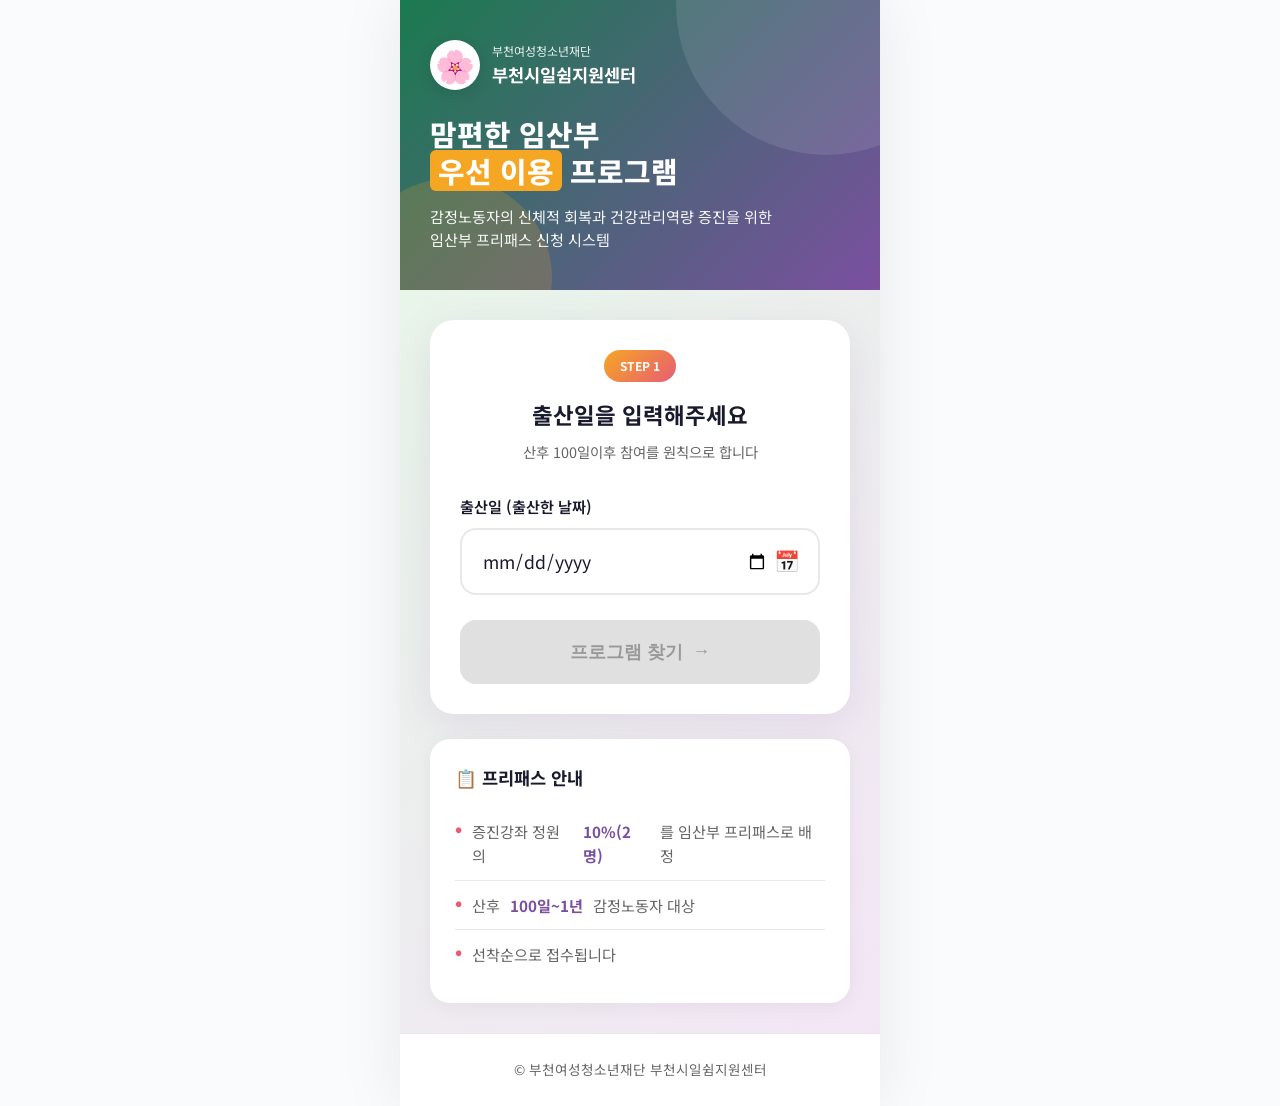
==== results.html @ 2719b1e2 "Add files via upload" ====
<!DOCTYPE html>
<html lang="ko">
<head>
    <meta charset="UTF-8">
    <meta name="viewport" content="width=device-width, initial-scale=1.0">
    <title>프로그램 검색 결과 - 부천시일쉼지원센터</title>
    <link rel="stylesheet" href="style.css">
    <link href="https://fonts.googleapis.com/css2?family=Noto+Sans+KR:wght@400;500;700;800&display=swap" rel="stylesheet">
</head>
<body>
    <div class="container">
        <!-- 결과 헤더 -->
        <header class="results-header">
            <button onclick="goBack()" class="back-btn">
                ← 돌아가기
            </button>

            <div class="foundation-logo" style="margin-bottom: 15px;">
                <span class="logo-icon">🌸</span>
                <div class="logo-text">
                    <small>부천여성청소년재단</small>
                    <strong>부천시일쉼지원센터</strong>
                </div>
            </div>

            <h1>증진강좌 프로그램</h1>

            <div class="results-info">
                <h2>맘편한 임산부 우선 이용</h2>
                <span class="elapsed-badge">출산 후 경과일 계산중...</span>
            </div>
        </header>

        <!-- 프로그램 목록 -->
        <main class="programs-container">
            <!-- JavaScript로 동적 생성 -->
        </main>

        <footer>
            <p>© 부천여성청소년재단 부천시일쉼지원센터</p>
            <p style="margin-top: 5px; font-size: 0.8rem; opacity: 0.8;">
                문의: 032-XXX-XXXX
            </p>
        </footer>
    </div>

    <script src="data.js"></script>
    <script src="app.js"></script>
</body>
</html>
---- style.css ----
:root {
    /* 부천여성청소년재단 공식 컬러 */
    --primary-green: #1B7A4F;
    --primary-purple: #7B4FA0;
    --accent-orange: #F5A623;
    --accent-pink: #E85D75;
    --accent-coral: #FF6B8A;

    /* 그라데이션 */
    --gradient-main: linear-gradient(135deg, #1B7A4F 0%, #7B4FA0 100%);
    --gradient-light: linear-gradient(135deg, #E8F5E9 0%, #F3E5F5 100%);
    --gradient-warm: linear-gradient(135deg, #F5A623 0%, #E85D75 100%);

    /* 배경 */
    --bg-light: #FAFBFC;
    --white: #FFFFFF;
    --text-dark: #1A1A2E;
    --text-gray: #666666;
    --border-light: #E8E8E8;
}

* {
    margin: 0;
    padding: 0;
    box-sizing: border-box;
}

body {
    font-family: 'Noto Sans KR', -apple-system, BlinkMacSystemFont, sans-serif;
    background: var(--bg-light);
    color: var(--text-dark);
    line-height: 1.6;
    min-height: 100vh;
}

.container {
    max-width: 480px;
    margin: 0 auto;
    min-height: 100vh;
    display: flex;
    flex-direction: column;
    background: var(--white);
    box-shadow: 0 0 60px rgba(0,0,0,0.08);
}

/* 헤더 */
.main-header {
    background: var(--gradient-main);
    color: var(--white);
    padding: 40px 30px;
    position: relative;
    overflow: hidden;
}

.main-header::before {
    content: '';
    position: absolute;
    top: -50%;
    right: -20%;
    width: 300px;
    height: 300px;
    background: rgba(255,255,255,0.1);
    border-radius: 50%;
}

.main-header::after {
    content: '';
    position: absolute;
    bottom: -30%;
    left: -10%;
    width: 200px;
    height: 200px;
    background: rgba(245,166,35,0.2);
    border-radius: 50%;
}

.foundation-logo {
    display: flex;
    align-items: center;
    gap: 12px;
    margin-bottom: 25px;
    position: relative;
    z-index: 1;
}

.logo-icon {
    font-size: 2rem;
    background: var(--white);
    width: 50px;
    height: 50px;
    border-radius: 50%;
    display: flex;
    align-items: center;
    justify-content: center;
    box-shadow: 0 4px 15px rgba(0,0,0,0.1);
}

.logo-text {
    display: flex;
    flex-direction: column;
}

.logo-text small {
    font-size: 0.75rem;
    opacity: 0.9;
    font-weight: 400;
}

.logo-text strong {
    font-size: 1.1rem;
    font-weight: 700;
}

.main-header h1 {
    font-size: 1.8rem;
    font-weight: 800;
    line-height: 1.3;
    margin-bottom: 15px;
    position: relative;
    z-index: 1;
}

.highlight {
    background: var(--accent-orange);
    padding: 0 8px;
    border-radius: 6px;
    color: var(--white);
}

.subtitle {
    font-size: 0.95rem;
    opacity: 0.95;
    line-height: 1.5;
    position: relative;
    z-index: 1;
}

/* 메인 입력 카드 */
main {
    flex: 1;
    padding: 30px;
    background: var(--gradient-light);
    min-height: 400px;
}

.input-card {
    background: var(--white);
    border-radius: 24px;
    padding: 30px;
    box-shadow: 0 10px 40px rgba(123,79,160,0.12);
    margin-bottom: 25px;
}

.card-header {
    text-align: center;
    margin-bottom: 30px;
}

.badge {
    display: inline-block;
    background: var(--gradient-warm);
    color: var(--white);
    padding: 6px 16px;
    border-radius: 20px;
    font-size: 0.75rem;
    font-weight: 700;
    margin-bottom: 15px;
}

.card-header h2 {
    font-size: 1.4rem;
    color: var(--text-dark);
    margin-bottom: 8px;
}

.card-header .desc {
    color: var(--text-gray);
    font-size: 0.9rem;
}

/* 날짜 입력 */
.date-input-group {
    position: relative;
    margin-bottom: 25px;
}

.date-input-group label {
    display: block;
    font-weight: 600;
    margin-bottom: 10px;
    color: var(--text-dark);
    font-size: 0.95rem;
}

.date-input {
    width: 100%;
    padding: 18px 50px 18px 20px;
    border: 2px solid var(--border-light);
    border-radius: 16px;
    font-size: 1.1rem;
    font-family: inherit;
    color: var(--text-dark);
    background: var(--white);
    transition: all 0.3s;
    cursor: pointer;
}

.date-input:focus {
    outline: none;
    border-color: var(--primary-purple);
    box-shadow: 0 0 0 4px rgba(123,79,160,0.1);
}

.input-icon {
    position: absolute;
    right: 20px;
    bottom: 18px;
    font-size: 1.3rem;
    pointer-events: none;
}

/* 계산된 정보 */
.calculated-info {
    background: var(--gradient-light);
    border-radius: 16px;
    padding: 20px;
    margin-bottom: 25px;
    border: 2px solid transparent;
    transition: all 0.3s;
}

.calculated-info:not(.hidden) {
    border-color: var(--primary-green);
    animation: slideDown 0.3s ease;
}

@keyframes slideDown {
    from {
        opacity: 0;
        transform: translateY(-10px);
    }
    to {
        opacity: 1;
        transform: translateY(0);
    }
}

.calculated-info.hidden {
    display: none;
}

.info-box {
    display: flex;
    justify-content: space-between;
    align-items: center;
    margin-bottom: 15px;
}

.info-box .label {
    font-size: 0.9rem;
    color: var(--text-gray);
}

.info-box .value {
    font-size: 1.3rem;
    font-weight: 800;
    color: var(--primary-purple);
}

.status-message {
    padding: 12px 16px;
    border-radius: 12px;
    font-size: 0.9rem;
    font-weight: 600;
    text-align: center;
}

.status-message.eligible {
    background: #E8F5E9;
    color: var(--primary-green);
}

.status-message.not-eligible {
    background: #FFEBEE;
    color: #C62828;
}

/* 버튼 */
.btn-primary {
    width: 100%;
    padding: 20px;
    background: var(--gradient-main);
    color: var(--white);
    border: none;
    border-radius: 16px;
    font-size: 1.1rem;
    font-weight: 700;
    cursor: pointer;
    display: flex;
    align-items: center;
    justify-content: center;
    gap: 10px;
    transition: all 0.3s;
    box-shadow: 0 8px 25px rgba(27,122,79,0.3);
}

.btn-primary:hover:not(:disabled) {
    transform: translateY(-3px);
    box-shadow: 0 12px 35px rgba(27,122,79,0.4);
}

.btn-primary:disabled {
    background: #E0E0E0;
    color: #999;
    cursor: not-allowed;
    box-shadow: none;
}

.btn-primary .arrow {
    transition: transform 0.3s;
}

.btn-primary:hover:not(:disabled) .arrow {
    transform: translateX(5px);
}

/* 안내 섹션 */
.info-section {
    background: var(--white);
    border-radius: 20px;
    padding: 25px;
    box-shadow: 0 4px 20px rgba(0,0,0,0.05);
}

.info-section h3 {
    font-size: 1.1rem;
    margin-bottom: 15px;
    color: var(--text-dark);
    display: flex;
    align-items: center;
    gap: 8px;
}

.info-list {
    list-style: none;
}

.info-list li {
    padding: 12px 0;
    border-bottom: 1px solid var(--border-light);
    font-size: 0.95rem;
    color: var(--text-gray);
    display: flex;
    align-items: flex-start;
    gap: 10px;
}

.info-list li:last-child {
    border-bottom: none;
}

.info-list li::before {
    content: '•';
    color: var(--accent-pink);
    font-weight: bold;
    font-size: 1.2rem;
    line-height: 1;
}

.info-list strong {
    color: var(--primary-purple);
    font-weight: 700;
}

/* 푸터 */
footer {
    background: var(--white);
    padding: 25px;
    text-align: center;
    border-top: 1px solid var(--border-light);
}

footer p {
    font-size: 0.85rem;
    color: var(--text-gray);
}

/* 결과 페이지 스타일 */
.results-header {
    background: var(--gradient-main);
    color: var(--white);
    padding: 30px;
    position: relative;
}

.back-btn {
    background: rgba(255,255,255,0.2);
    border: none;
    color: var(--white);
    padding: 10px 20px;
    border-radius: 25px;
    font-size: 0.9rem;
    cursor: pointer;
    margin-bottom: 20px;
    display: inline-flex;
    align-items: center;
    gap: 8px;
    transition: all 0.3s;
}

.back-btn:hover {
    background: rgba(255,255,255,0.3);
}

.results-info {
    background: rgba(255,255,255,0.15);
    border-radius: 16px;
    padding: 20px;
    margin-top: 20px;
    backdrop-filter: blur(10px);
}

.results-info h2 {
    font-size: 1.3rem;
    margin-bottom: 10px;
}

.elapsed-badge {
    display: inline-block;
    background: var(--accent-orange);
    color: var(--white);
    padding: 8px 16px;
    border-radius: 20px;
    font-size: 0.9rem;
    font-weight: 700;
}

/* 프로그램 카드 */
.programs-container {
    padding: 25px;
    background: var(--gradient-light);
    min-height: 400px;
}

.program-card {
    background: var(--white);
    border-radius: 24px;
    padding: 25px;
    margin-bottom: 20px;
    box-shadow: 0 8px 30px rgba(0,0,0,0.08);
    position: relative;
    overflow: hidden;
    transition: all 0.3s;
}

.program-card::before {
    content: '';
    position: absolute;
    top: 0;
    left: 0;
    width: 5px;
    height: 100%;
    background: var(--gradient-main);
}

.program-card.available::before {
    background: var(--primary-green);
}

.program-card.unavailable::before {
    background: #E0E0E0;
}

.program-card.available {
    border: 2px solid var(--primary-green);
    box-shadow: 0 8px 30px rgba(27,122,79,0.15);
}

.program-header {
    display: flex;
    justify-content: space-between;
    align-items: flex-start;
    margin-bottom: 15px;
}

.program-number {
    background: var(--gradient-main);
    color: var(--white);
    width: 32px;
    height: 32px;
    border-radius: 50%;
    display: flex;
    align-items: center;
    justify-content: center;
    font-size: 0.85rem;
    font-weight: 700;
}

.status-tag {
    padding: 6px 14px;
    border-radius: 20px;
    font-size: 0.8rem;
    font-weight: 700;
}

.status-tag.available {
    background: #E8F5E9;
    color: var(--primary-green);
}

.status-tag.unavailable {
    background: #EEEEEE;
    color: #999;
}

.program-title {
    font-size: 1.25rem;
    font-weight: 700;
    color: var(--text-dark);
    margin-bottom: 8px;
    line-height: 1.3;
}

.program-subtitle {
    color: var(--text-gray);
    font-size: 0.9rem;
    margin-bottom: 20px;
}

/* 상세 정보 그리드 */
.details-grid {
    display: grid;
    grid-template-columns: 1fr 1fr;
    gap: 15px;
    margin-bottom: 20px;
}

.detail-item {
    background: #F8F9FA;
    padding: 15px;
    border-radius: 12px;
}

.detail-item.full-width {
    grid-column: 1 / -1;
}

.detail-label {
    font-size: 0.8rem;
    color: var(--text-gray);
    margin-bottom: 5px;
    display: flex;
    align-items: center;
    gap: 5px;
}

.detail-value {
    font-size: 0.95rem;
    font-weight: 600;
    color: var(--text-dark);
}

.detail-value.highlight {
    color: var(--accent-pink);
    font-weight: 700;
}

/* 프리패스 정보 */
.freepass-info {
    background: var(--gradient-warm);
    color: var(--white);
    padding: 15px;
    border-radius: 12px;
    margin-bottom: 20px;
    display: flex;
    align-items: center;
    gap: 12px;
}

.freepass-icon {
    font-size: 1.5rem;
}

.freepass-text {
    flex: 1;
}

.freepass-label {
    font-size: 0.85rem;
    opacity: 0.95;
}

.freepass-value {
    font-size: 1.1rem;
    font-weight: 700;
}

/* 신청 버튼 */
.apply-btn {
    display: block;
    width: 100%;
    padding: 18px;
    background: var(--gradient-main);
    color: var(--white);
    text-align: center;
    text-decoration: none;
    border-radius: 14px;
    font-weight: 700;
    font-size: 1rem;
    transition: all 0.3s;
    box-shadow: 0 6px 20px rgba(27,122,79,0.3);
}

.apply-btn:hover {
    transform: translateY(-2px);
    box-shadow: 0 10px 30px rgba(27,122,79,0.4);
}

.apply-btn.disabled {
    background: #E0E0E0;
    color: #999;
    cursor: not-allowed;
    box-shadow: none;
}

.unavailable-notice {
    background: #FFEBEE;
    color: #C62828;
    padding: 15px;
    border-radius: 12px;
    font-size: 0.9rem;
    text-align: center;
    margin-top: 15px;
}

/* 반응형 */
@media (max-width: 480px) {
    .container {
        max-width: 100%;
    }

    .main-header {
        padding: 30px 20px;
    }

    main {
        padding: 20px;
    }

    .details-grid {
        grid-template-columns: 1fr;
    }
}
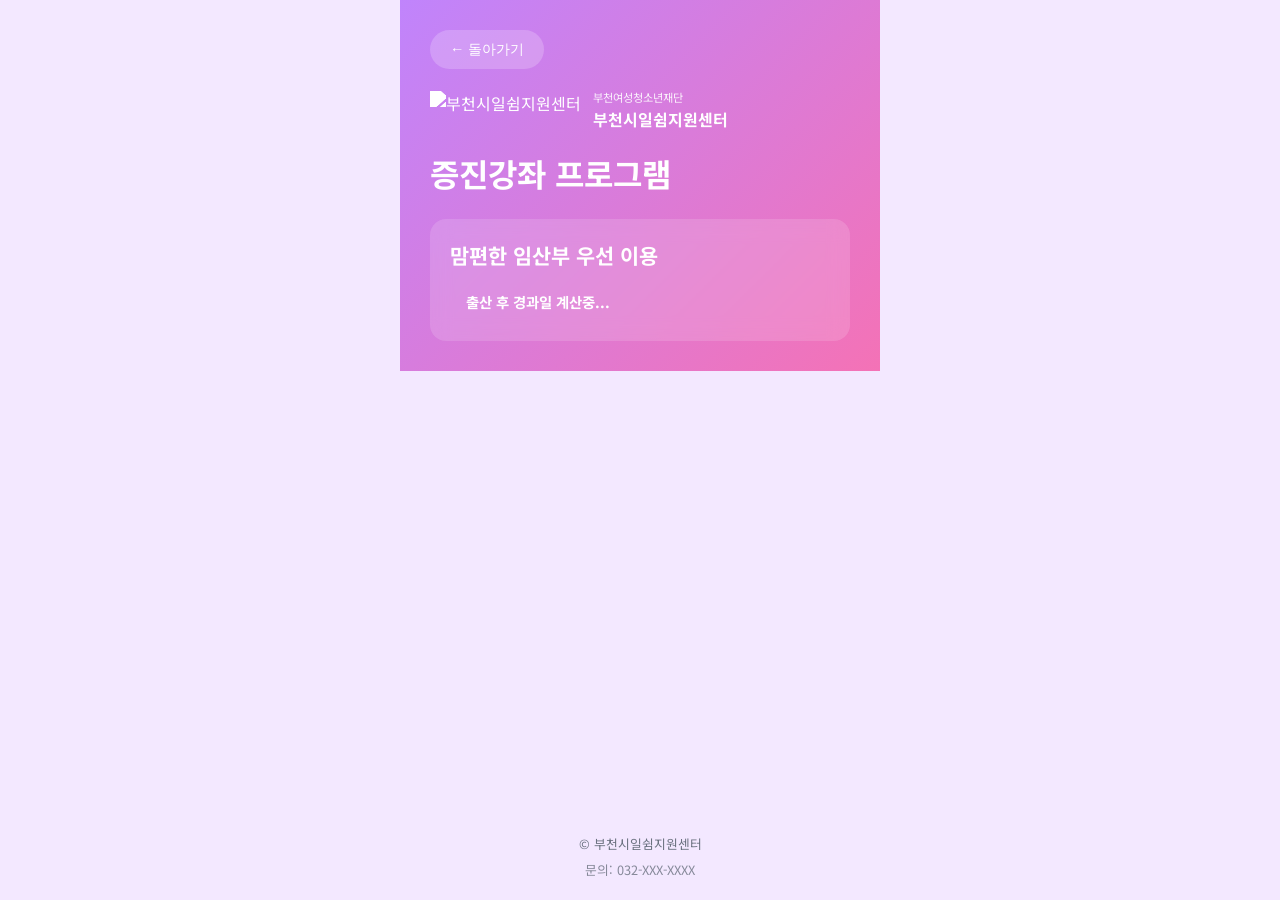
==== commit 280177b4: "Add files via upload" ====
--- a/results.html
+++ b/results.html
@@ -16,7 +16,7 @@
             </button>
 
             <div class="foundation-logo" style="margin-bottom: 15px;">
-                <span class="logo-icon">🌸</span>
+                <img src="logo.png" alt="부천시일쉼지원센터" class="logo-img" style="height: 40px;">
                 <div class="logo-text">
                     <small>부천여성청소년재단</small>
                     <strong>부천시일쉼지원센터</strong>
@@ -37,7 +37,7 @@
         </main>
 
         <footer>
-            <p>© 부천여성청소년재단 부천시일쉼지원센터</p>
+            <p>© 부천시일쉼지원센터</p>
             <p style="margin-top: 5px; font-size: 0.8rem; opacity: 0.8;">
                 문의: 032-XXX-XXXX
             </p>
--- a/style.css
+++ b/style.css
@@ -1,22 +1,24 @@
 :root {
-    /* 부천여성청소년재단 공식 컬러 */
-    --primary-green: #1B7A4F;
-    --primary-purple: #7B4FA0;
-    --accent-orange: #F5A623;
-    --accent-pink: #E85D75;
-    --accent-coral: #FF6B8A;
+    /* 새로운 화사한 컬러 팔레트 */
+    --lavender-light: #F3E8FF;
+    --lavender-medium: #E9D5FF;
+    --lavender-dark: #C084FC;
+    --pink-light: #FCE7F3;
+    --pink-medium: #FBCFE8;
+    --pink-dark: #FF6B9D;
+    --coral: #FF6B9D;
+    --rose: #F472B6;
+
+    /* 텍스트 */
+    --text-dark: #1F2937;
+    --text-gray: #6B7280;
+    --white: #FFFFFF;
 
     /* 그라데이션 */
-    --gradient-main: linear-gradient(135deg, #1B7A4F 0%, #7B4FA0 100%);
-    --gradient-light: linear-gradient(135deg, #E8F5E9 0%, #F3E5F5 100%);
-    --gradient-warm: linear-gradient(135deg, #F5A623 0%, #E85D75 100%);
-
-    /* 배경 */
-    --bg-light: #FAFBFC;
-    --white: #FFFFFF;
-    --text-dark: #1A1A2E;
-    --text-gray: #666666;
-    --border-light: #E8E8E8;
+    --gradient-header: linear-gradient(135deg, #C084FC 0%, #F472B6 100%);
+    --gradient-card: linear-gradient(135deg, #F3E8FF 0%, #FCE7F3 100%);
+    --gradient-button: linear-gradient(135deg, #E9D5FF 0%, #FBCFE8 100%);
+    --gradient-active: linear-gradient(135deg, #C084FC 0%, #FF6B9D 100%);
 }
 
 * {
@@ -27,7 +29,7 @@
 
 body {
     font-family: 'Noto Sans KR', -apple-system, BlinkMacSystemFont, sans-serif;
-    background: var(--bg-light);
+    background: var(--lavender-light);
     color: var(--text-dark);
     line-height: 1.6;
     min-height: 100vh;
@@ -39,15 +41,14 @@
     min-height: 100vh;
     display: flex;
     flex-direction: column;
-    background: var(--white);
-    box-shadow: 0 0 60px rgba(0,0,0,0.08);
-}
-
-/* 헤더 */
+    background: var(--lavender-light);
+}
+
+/* 헤더 - 밝은 보라/핑크 그라데이션 */
 .main-header {
-    background: var(--gradient-main);
-    color: var(--white);
-    padding: 40px 30px;
+    background: var(--gradient-header);
+    color: var(--white);
+    padding: 35px 25px;
     position: relative;
     overflow: hidden;
 }
@@ -55,339 +56,515 @@
 .main-header::before {
     content: '';
     position: absolute;
-    top: -50%;
+    top: -30%;
     right: -20%;
-    width: 300px;
-    height: 300px;
-    background: rgba(255,255,255,0.1);
+    width: 250px;
+    height: 250px;
+    background: rgba(255,255,255,0.15);
     border-radius: 50%;
 }
 
-.main-header::after {
+.foundation-logo {
+    display: flex;
+    align-items: center;
+    gap: 12px;
+    margin-bottom: 20px;
+    position: relative;
+    z-index: 1;
+}
+
+.logo-img {
+    height: 45px;
+    width: auto;
+    filter: brightness(0) invert(1);
+}
+
+.logo-text {
+    display: flex;
+    flex-direction: column;
+}
+
+.logo-text small {
+    font-size: 0.7rem;
+    opacity: 0.9;
+}
+
+.logo-text strong {
+    font-size: 1rem;
+    font-weight: 700;
+}
+
+.main-header h1 {
+    font-size: 1.6rem;
+    font-weight: 800;
+    line-height: 1.3;
+    margin-bottom: 10px;
+    position: relative;
+    z-index: 1;
+}
+
+.highlight {
+    background: rgba(255,255,255,0.25);
+    padding: 2px 10px;
+    border-radius: 20px;
+    color: var(--white);
+}
+
+.subtitle {
+    font-size: 0.9rem;
+    opacity: 0.9;
+    position: relative;
+    z-index: 1;
+}
+
+/* 메인 영역 */
+main {
+    flex: 1;
+    padding: 25px;
+}
+
+/* 입력 카드 */
+.input-card {
+    background: var(--white);
+    border-radius: 20px;
+    padding: 25px;
+    box-shadow: 0 4px 20px rgba(192,132,252,0.15);
+    margin-bottom: 20px;
+}
+
+.card-header {
+    text-align: center;
+    margin-bottom: 20px;
+}
+
+.badge {
+    display: inline-block;
+    background: var(--gradient-active);
+    color: var(--white);
+    padding: 5px 14px;
+    border-radius: 20px;
+    font-size: 0.7rem;
+    font-weight: 700;
+    margin-bottom: 12px;
+}
+
+.card-header h2 {
+    font-size: 1.2rem;
+    color: var(--text-dark);
+    margin-bottom: 6px;
+}
+
+.card-header .desc {
+    color: var(--text-gray);
+    font-size: 0.85rem;
+}
+
+/* 날짜 입력 */
+.date-input-group {
+    margin-bottom: 15px;
+}
+
+.date-input-group label {
+    display: block;
+    font-weight: 600;
+    margin-bottom: 8px;
+    color: var(--text-dark);
+    font-size: 0.9rem;
+}
+
+.date-input {
+    width: 100%;
+    padding: 15px;
+    border: 2px solid var(--lavender-medium);
+    border-radius: 14px;
+    font-size: 1rem;
+    font-family: inherit;
+    color: var(--text-dark);
+    background: var(--white);
+    transition: all 0.3s;
+    cursor: pointer;
+}
+
+.date-input:focus {
+    outline: none;
+    border-color: var(--lavender-dark);
+    box-shadow: 0 0 0 4px rgba(192,132,252,0.1);
+}
+
+/* 상태 메시지 */
+.calculated-info {
+    margin-top: 15px;
+}
+
+.calculated-info.hidden {
+    display: none;
+}
+
+.status-message {
+    padding: 12px 16px;
+    border-radius: 12px;
+    font-size: 0.9rem;
+    font-weight: 600;
+    text-align: center;
+}
+
+.status-message.eligible {
+    background: #ECFDF5;
+    color: #059669;
+}
+
+.status-message.not-eligible {
+    background: #FEF2F2;
+    color: #DC2626;
+}
+
+/* 프로그램 버튼 목록 */
+.program-buttons {
+    margin-bottom: 20px;
+}
+
+.program-buttons.hidden {
+    display: none;
+}
+
+.section-title {
+    font-size: 1.1rem;
+    color: var(--text-dark);
+    margin-bottom: 15px;
+    font-weight: 700;
+}
+
+.buttons-grid {
+    display: flex;
+    flex-direction: column;
+    gap: 12px;
+}
+
+/* 프로그램 버튼 - 라벤더/핑크 톤 */
+.program-btn {
+    background: var(--gradient-card);
+    border: none;
+    border-radius: 16px;
+    padding: 18px 20px;
+    text-align: left;
+    cursor: pointer;
+    transition: all 0.3s;
+    box-shadow: 0 2px 10px rgba(192,132,252,0.1);
+    position: relative;
+    overflow: hidden;
+}
+
+.program-btn:hover {
+    transform: translateY(-2px);
+    box-shadow: 0 8px 25px rgba(192,132,252,0.2);
+    background: linear-gradient(135deg, #E9D5FF 0%, #FCE7F3 100%);
+}
+
+.program-btn::before {
     content: '';
     position: absolute;
-    bottom: -30%;
-    left: -10%;
-    width: 200px;
-    height: 200px;
-    background: rgba(245,166,35,0.2);
+    left: 0;
+    top: 0;
+    width: 4px;
+    height: 100%;
+    background: var(--gradient-active);
+}
+
+.program-btn.available::before {
+    background: #10B981;
+}
+
+.program-btn.not-available::before {
+    background: #9CA3AF;
+}
+
+.program-btn.not-available {
+    opacity: 0.6;
+}
+
+.btn-header {
+    display: flex;
+    justify-content: space-between;
+    align-items: center;
+    margin-bottom: 8px;
+}
+
+.btn-number {
+    background: var(--gradient-active);
+    color: var(--white);
+    width: 26px;
+    height: 26px;
     border-radius: 50%;
-}
-
-.foundation-logo {
-    display: flex;
-    align-items: center;
-    gap: 12px;
-    margin-bottom: 25px;
-    position: relative;
-    z-index: 1;
-}
-
-.logo-icon {
-    font-size: 2rem;
+    display: flex;
+    align-items: center;
+    justify-content: center;
+    font-size: 0.8rem;
+    font-weight: 700;
+}
+
+.btn-status {
+    font-size: 0.75rem;
+    padding: 4px 10px;
+    border-radius: 12px;
+    font-weight: 600;
+}
+
+.btn-status.available {
+    background: #D1FAE5;
+    color: #059669;
+}
+
+.btn-status.not-available {
+    background: #F3F4F6;
+    color: #9CA3AF;
+}
+
+.btn-title {
+    font-size: 1.05rem;
+    font-weight: 700;
+    color: var(--text-dark);
+    margin-bottom: 6px;
+    line-height: 1.3;
+}
+
+.btn-meta {
+    display: flex;
+    gap: 15px;
+    font-size: 0.85rem;
+    color: var(--text-gray);
+}
+
+.btn-meta span {
+    display: flex;
+    align-items: center;
+    gap: 4px;
+}
+
+/* 안내 섹션 */
+.info-section {
     background: var(--white);
-    width: 50px;
-    height: 50px;
-    border-radius: 50%;
+    border-radius: 16px;
+    padding: 20px;
+    box-shadow: 0 2px 10px rgba(0,0,0,0.05);
+}
+
+.info-section h3 {
+    font-size: 1rem;
+    margin-bottom: 12px;
+    color: var(--text-dark);
+    font-weight: 700;
+}
+
+.info-list {
+    list-style: none;
+}
+
+.info-list li {
+    padding: 10px 0;
+    border-bottom: 1px solid var(--lavender-medium);
+    font-size: 0.9rem;
+    color: var(--text-gray);
+    display: flex;
+    align-items: flex-start;
+    gap: 8px;
+}
+
+.info-list li:last-child {
+    border-bottom: none;
+}
+
+.info-list li::before {
+    content: '•';
+    color: var(--pink-dark);
+    font-weight: bold;
+    font-size: 1.2rem;
+    line-height: 1;
+}
+
+.info-list strong {
+    color: var(--lavender-dark);
+    font-weight: 700;
+}
+
+/* 푸터 */
+footer {
+    padding: 20px;
+    text-align: center;
+}
+
+footer p {
+    font-size: 0.8rem;
+    color: var(--text-gray);
+}
+
+/* 모달 */
+.modal {
+    position: fixed;
+    top: 0;
+    left: 0;
+    width: 100%;
+    height: 100%;
+    background: rgba(0,0,0,0.5);
     display: flex;
     align-items: center;
     justify-content: center;
-    box-shadow: 0 4px 15px rgba(0,0,0,0.1);
-}
-
-.logo-text {
-    display: flex;
-    flex-direction: column;
-}
-
-.logo-text small {
-    font-size: 0.75rem;
-    opacity: 0.9;
-    font-weight: 400;
-}
-
-.logo-text strong {
-    font-size: 1.1rem;
-    font-weight: 700;
-}
-
-.main-header h1 {
-    font-size: 1.8rem;
-    font-weight: 800;
-    line-height: 1.3;
-    margin-bottom: 15px;
-    position: relative;
-    z-index: 1;
-}
-
-.highlight {
-    background: var(--accent-orange);
-    padding: 0 8px;
-    border-radius: 6px;
-    color: var(--white);
-}
-
-.subtitle {
-    font-size: 0.95rem;
-    opacity: 0.95;
-    line-height: 1.5;
-    position: relative;
-    z-index: 1;
-}
-
-/* 메인 입력 카드 */
-main {
-    flex: 1;
-    padding: 30px;
-    background: var(--gradient-light);
-    min-height: 400px;
-}
-
-.input-card {
+    z-index: 1000;
+    padding: 20px;
+}
+
+.modal.hidden {
+    display: none;
+}
+
+.modal-content {
     background: var(--white);
     border-radius: 24px;
     padding: 30px;
-    box-shadow: 0 10px 40px rgba(123,79,160,0.12);
-    margin-bottom: 25px;
-}
-
-.card-header {
-    text-align: center;
-    margin-bottom: 30px;
-}
-
-.badge {
+    max-width: 400px;
+    width: 100%;
+    max-height: 80vh;
+    overflow-y: auto;
+    position: relative;
+    box-shadow: 0 20px 60px rgba(0,0,0,0.3);
+}
+
+.close-btn {
+    position: absolute;
+    top: 15px;
+    right: 15px;
+    background: var(--lavender-light);
+    border: none;
+    width: 36px;
+    height: 36px;
+    border-radius: 50%;
+    font-size: 1.2rem;
+    cursor: pointer;
+    display: flex;
+    align-items: center;
+    justify-content: center;
+    transition: all 0.2s;
+}
+
+.close-btn:hover {
+    background: var(--lavender-medium);
+}
+
+/* 모달 내 프로그램 상세 */
+.detail-header {
+    margin-bottom: 20px;
+}
+
+.detail-number {
     display: inline-block;
-    background: var(--gradient-warm);
-    color: var(--white);
-    padding: 6px 16px;
-    border-radius: 20px;
-    font-size: 0.75rem;
-    font-weight: 700;
-    margin-bottom: 15px;
-}
-
-.card-header h2 {
-    font-size: 1.4rem;
-    color: var(--text-dark);
-    margin-bottom: 8px;
-}
-
-.card-header .desc {
-    color: var(--text-gray);
-    font-size: 0.9rem;
-}
-
-/* 날짜 입력 */
-.date-input-group {
-    position: relative;
-    margin-bottom: 25px;
-}
-
-.date-input-group label {
-    display: block;
-    font-weight: 600;
-    margin-bottom: 10px;
-    color: var(--text-dark);
-    font-size: 0.95rem;
-}
-
-.date-input {
-    width: 100%;
-    padding: 18px 50px 18px 20px;
-    border: 2px solid var(--border-light);
-    border-radius: 16px;
-    font-size: 1.1rem;
-    font-family: inherit;
-    color: var(--text-dark);
-    background: var(--white);
-    transition: all 0.3s;
-    cursor: pointer;
-}
-
-.date-input:focus {
-    outline: none;
-    border-color: var(--primary-purple);
-    box-shadow: 0 0 0 4px rgba(123,79,160,0.1);
-}
-
-.input-icon {
-    position: absolute;
-    right: 20px;
-    bottom: 18px;
-    font-size: 1.3rem;
-    pointer-events: none;
-}
-
-/* 계산된 정보 */
-.calculated-info {
-    background: var(--gradient-light);
-    border-radius: 16px;
-    padding: 20px;
-    margin-bottom: 25px;
-    border: 2px solid transparent;
-    transition: all 0.3s;
-}
-
-.calculated-info:not(.hidden) {
-    border-color: var(--primary-green);
-    animation: slideDown 0.3s ease;
-}
-
-@keyframes slideDown {
-    from {
-        opacity: 0;
-        transform: translateY(-10px);
-    }
-    to {
-        opacity: 1;
-        transform: translateY(0);
-    }
-}
-
-.calculated-info.hidden {
-    display: none;
-}
-
-.info-box {
-    display: flex;
-    justify-content: space-between;
-    align-items: center;
-    margin-bottom: 15px;
-}
-
-.info-box .label {
-    font-size: 0.9rem;
-    color: var(--text-gray);
-}
-
-.info-box .value {
+    background: var(--gradient-active);
+    color: var(--white);
+    width: 32px;
+    height: 32px;
+    border-radius: 50%;
+    display: flex;
+    align-items: center;
+    justify-content: center;
+    font-size: 0.9rem;
+    font-weight: 700;
+    margin-bottom: 12px;
+}
+
+.detail-title {
     font-size: 1.3rem;
     font-weight: 800;
-    color: var(--primary-purple);
-}
-
-.status-message {
-    padding: 12px 16px;
+    color: var(--text-dark);
+    margin-bottom: 8px;
+    line-height: 1.3;
+}
+
+.detail-desc {
+    color: var(--text-gray);
+    font-size: 0.95rem;
+}
+
+.detail-info {
+    display: grid;
+    gap: 12px;
+    margin-bottom: 20px;
+}
+
+.info-row {
+    background: var(--lavender-light);
+    padding: 15px;
     border-radius: 12px;
-    font-size: 0.9rem;
+}
+
+.info-label {
+    font-size: 0.8rem;
+    color: var(--text-gray);
+    margin-bottom: 4px;
+    display: flex;
+    align-items: center;
+    gap: 6px;
+}
+
+.info-value {
+    font-size: 0.95rem;
     font-weight: 600;
+    color: var(--text-dark);
+}
+
+.info-value.highlight {
+    color: var(--pink-dark);
+    font-weight: 700;
+}
+
+.freepass-box {
+    background: var(--gradient-active);
+    color: var(--white);
+    padding: 18px;
+    border-radius: 14px;
+    margin-bottom: 20px;
     text-align: center;
 }
 
-.status-message.eligible {
-    background: #E8F5E9;
-    color: var(--primary-green);
-}
-
-.status-message.not-eligible {
-    background: #FFEBEE;
-    color: #C62828;
-}
-
-/* 버튼 */
-.btn-primary {
+.freepass-label {
+    font-size: 0.85rem;
+    opacity: 0.95;
+    margin-bottom: 4px;
+}
+
+.freepass-value {
+    font-size: 1.2rem;
+    font-weight: 800;
+}
+
+.apply-btn {
+    display: block;
     width: 100%;
-    padding: 20px;
-    background: var(--gradient-main);
-    color: var(--white);
-    border: none;
-    border-radius: 16px;
-    font-size: 1.1rem;
-    font-weight: 700;
-    cursor: pointer;
-    display: flex;
-    align-items: center;
-    justify-content: center;
-    gap: 10px;
+    padding: 16px;
+    background: var(--gradient-active);
+    color: var(--white);
+    text-align: center;
+    text-decoration: none;
+    border-radius: 14px;
+    font-weight: 700;
+    font-size: 1rem;
     transition: all 0.3s;
-    box-shadow: 0 8px 25px rgba(27,122,79,0.3);
-}
-
-.btn-primary:hover:not(:disabled) {
-    transform: translateY(-3px);
-    box-shadow: 0 12px 35px rgba(27,122,79,0.4);
-}
-
-.btn-primary:disabled {
-    background: #E0E0E0;
-    color: #999;
-    cursor: not-allowed;
-    box-shadow: none;
-}
-
-.btn-primary .arrow {
-    transition: transform 0.3s;
-}
-
-.btn-primary:hover:not(:disabled) .arrow {
-    transform: translateX(5px);
-}
-
-/* 안내 섹션 */
-.info-section {
-    background: var(--white);
-    border-radius: 20px;
-    padding: 25px;
-    box-shadow: 0 4px 20px rgba(0,0,0,0.05);
-}
-
-.info-section h3 {
-    font-size: 1.1rem;
-    margin-bottom: 15px;
-    color: var(--text-dark);
-    display: flex;
-    align-items: center;
-    gap: 8px;
-}
-
-.info-list {
-    list-style: none;
-}
-
-.info-list li {
-    padding: 12px 0;
-    border-bottom: 1px solid var(--border-light);
-    font-size: 0.95rem;
-    color: var(--text-gray);
-    display: flex;
-    align-items: flex-start;
-    gap: 10px;
-}
-
-.info-list li:last-child {
-    border-bottom: none;
-}
-
-.info-list li::before {
-    content: '•';
-    color: var(--accent-pink);
-    font-weight: bold;
-    font-size: 1.2rem;
-    line-height: 1;
-}
-
-.info-list strong {
-    color: var(--primary-purple);
-    font-weight: 700;
-}
-
-/* 푸터 */
-footer {
-    background: var(--white);
-    padding: 25px;
+}
+
+.apply-btn:hover {
+    transform: translateY(-2px);
+    box-shadow: 0 8px 25px rgba(255,107,157,0.4);
+}
+
+.notice-box {
+    background: #FEF2F2;
+    color: #DC2626;
+    padding: 15px;
+    border-radius: 12px;
+    font-size: 0.9rem;
     text-align: center;
-    border-top: 1px solid var(--border-light);
-}
-
-footer p {
-    font-size: 0.85rem;
-    color: var(--text-gray);
 }
 
 /* 결과 페이지 스타일 */
 .results-header {
-    background: var(--gradient-main);
+    background: var(--gradient-header);
     color: var(--white);
     padding: 30px;
     position: relative;
@@ -435,202 +612,10 @@
     font-weight: 700;
 }
 
-/* 프로그램 카드 */
 .programs-container {
     padding: 25px;
     background: var(--gradient-light);
     min-height: 400px;
-}
-
-.program-card {
-    background: var(--white);
-    border-radius: 24px;
-    padding: 25px;
-    margin-bottom: 20px;
-    box-shadow: 0 8px 30px rgba(0,0,0,0.08);
-    position: relative;
-    overflow: hidden;
-    transition: all 0.3s;
-}
-
-.program-card::before {
-    content: '';
-    position: absolute;
-    top: 0;
-    left: 0;
-    width: 5px;
-    height: 100%;
-    background: var(--gradient-main);
-}
-
-.program-card.available::before {
-    background: var(--primary-green);
-}
-
-.program-card.unavailable::before {
-    background: #E0E0E0;
-}
-
-.program-card.available {
-    border: 2px solid var(--primary-green);
-    box-shadow: 0 8px 30px rgba(27,122,79,0.15);
-}
-
-.program-header {
-    display: flex;
-    justify-content: space-between;
-    align-items: flex-start;
-    margin-bottom: 15px;
-}
-
-.program-number {
-    background: var(--gradient-main);
-    color: var(--white);
-    width: 32px;
-    height: 32px;
-    border-radius: 50%;
-    display: flex;
-    align-items: center;
-    justify-content: center;
-    font-size: 0.85rem;
-    font-weight: 700;
-}
-
-.status-tag {
-    padding: 6px 14px;
-    border-radius: 20px;
-    font-size: 0.8rem;
-    font-weight: 700;
-}
-
-.status-tag.available {
-    background: #E8F5E9;
-    color: var(--primary-green);
-}
-
-.status-tag.unavailable {
-    background: #EEEEEE;
-    color: #999;
-}
-
-.program-title {
-    font-size: 1.25rem;
-    font-weight: 700;
-    color: var(--text-dark);
-    margin-bottom: 8px;
-    line-height: 1.3;
-}
-
-.program-subtitle {
-    color: var(--text-gray);
-    font-size: 0.9rem;
-    margin-bottom: 20px;
-}
-
-/* 상세 정보 그리드 */
-.details-grid {
-    display: grid;
-    grid-template-columns: 1fr 1fr;
-    gap: 15px;
-    margin-bottom: 20px;
-}
-
-.detail-item {
-    background: #F8F9FA;
-    padding: 15px;
-    border-radius: 12px;
-}
-
-.detail-item.full-width {
-    grid-column: 1 / -1;
-}
-
-.detail-label {
-    font-size: 0.8rem;
-    color: var(--text-gray);
-    margin-bottom: 5px;
-    display: flex;
-    align-items: center;
-    gap: 5px;
-}
-
-.detail-value {
-    font-size: 0.95rem;
-    font-weight: 600;
-    color: var(--text-dark);
-}
-
-.detail-value.highlight {
-    color: var(--accent-pink);
-    font-weight: 700;
-}
-
-/* 프리패스 정보 */
-.freepass-info {
-    background: var(--gradient-warm);
-    color: var(--white);
-    padding: 15px;
-    border-radius: 12px;
-    margin-bottom: 20px;
-    display: flex;
-    align-items: center;
-    gap: 12px;
-}
-
-.freepass-icon {
-    font-size: 1.5rem;
-}
-
-.freepass-text {
-    flex: 1;
-}
-
-.freepass-label {
-    font-size: 0.85rem;
-    opacity: 0.95;
-}
-
-.freepass-value {
-    font-size: 1.1rem;
-    font-weight: 700;
-}
-
-/* 신청 버튼 */
-.apply-btn {
-    display: block;
-    width: 100%;
-    padding: 18px;
-    background: var(--gradient-main);
-    color: var(--white);
-    text-align: center;
-    text-decoration: none;
-    border-radius: 14px;
-    font-weight: 700;
-    font-size: 1rem;
-    transition: all 0.3s;
-    box-shadow: 0 6px 20px rgba(27,122,79,0.3);
-}
-
-.apply-btn:hover {
-    transform: translateY(-2px);
-    box-shadow: 0 10px 30px rgba(27,122,79,0.4);
-}
-
-.apply-btn.disabled {
-    background: #E0E0E0;
-    color: #999;
-    cursor: not-allowed;
-    box-shadow: none;
-}
-
-.unavailable-notice {
-    background: #FFEBEE;
-    color: #C62828;
-    padding: 15px;
-    border-radius: 12px;
-    font-size: 0.9rem;
-    text-align: center;
-    margin-top: 15px;
 }
 
 /* 반응형 */
@@ -646,8 +631,4 @@
     main {
         padding: 20px;
     }
-
-    .details-grid {
-        grid-template-columns: 1fr;
-    }
 }
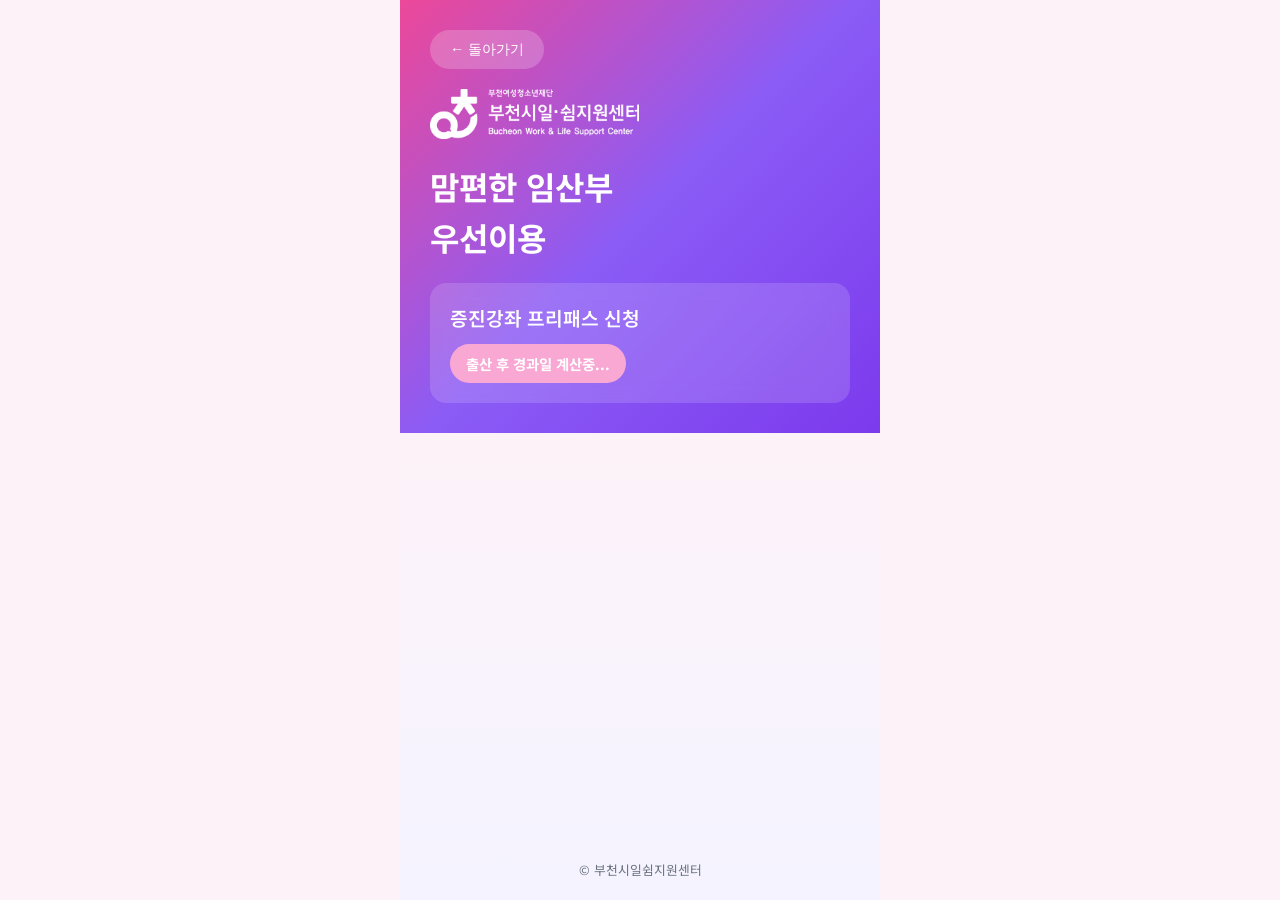
==== commit fc71151a: "Add files via upload" ====
--- a/results.html
+++ b/results.html
@@ -15,18 +15,14 @@
                 ← 돌아가기
             </button>
 
-            <div class="foundation-logo" style="margin-bottom: 15px;">
-                <img src="logo.png" alt="부천시일쉼지원센터" class="logo-img" style="height: 40px;">
-                <div class="logo-text">
-                    <small>부천여성청소년재단</small>
-                    <strong>부천시일쉼지원센터</strong>
-                </div>
+            <div class="logo-section" style="margin-bottom: 15px;">
+                <img src="logo.png" alt="부천시일쉼지원센터" class="logo-img-header" style="height: 50px;">
             </div>
 
-            <h1>증진강좌 프로그램</h1>
+            <h1>맘편한 임산부<br>우선이용</h1>
 
             <div class="results-info">
-                <h2>맘편한 임산부 우선 이용</h2>
+                <h2>증진강좌 프리패스 신청</h2>
                 <span class="elapsed-badge">출산 후 경과일 계산중...</span>
             </div>
         </header>
@@ -38,9 +34,6 @@
 
         <footer>
             <p>© 부천시일쉼지원센터</p>
-            <p style="margin-top: 5px; font-size: 0.8rem; opacity: 0.8;">
-                문의: 032-XXX-XXXX
-            </p>
         </footer>
     </div>
 
--- a/style.css
+++ b/style.css
@@ -1,24 +1,25 @@
 :root {
-    /* 새로운 화사한 컬러 팔레트 */
-    --lavender-light: #F3E8FF;
-    --lavender-medium: #E9D5FF;
-    --lavender-dark: #C084FC;
+    /* 핑크 → 보라 그라데이션 컬러 팔레트 */
     --pink-light: #FCE7F3;
-    --pink-medium: #FBCFE8;
-    --pink-dark: #FF6B9D;
-    --coral: #FF6B9D;
-    --rose: #F472B6;
-
-    /* 텍스트 */
+    --pink-medium: #F9A8D4;
+    --pink-dark: #EC4899;
+    --purple-light: #E9D5FF;
+    --purple-medium: #C084FC;
+    --purple-dark: #7C3AED;
+    --violet: #8B5CF6;
+
+    /* 배경 */
+    --bg-pink: #FDF2F8;
+    --bg-lavender: #F5F3FF;
+    --white: #FFFFFF;
     --text-dark: #1F2937;
     --text-gray: #6B7280;
-    --white: #FFFFFF;
-
-    /* 그라데이션 */
-    --gradient-header: linear-gradient(135deg, #C084FC 0%, #F472B6 100%);
-    --gradient-card: linear-gradient(135deg, #F3E8FF 0%, #FCE7F3 100%);
-    --gradient-button: linear-gradient(135deg, #E9D5FF 0%, #FBCFE8 100%);
-    --gradient-active: linear-gradient(135deg, #C084FC 0%, #FF6B9D 100%);
+
+    /* 그라데이션 - 핑크에서 보라로 */
+    --gradient-header: linear-gradient(135deg, #EC4899 0%, #8B5CF6 50%, #7C3AED 100%);
+    --gradient-card: linear-gradient(135deg, #FCE7F3 0%, #F5F3FF 50%, #E9D5FF 100%);
+    --gradient-button: linear-gradient(135deg, #F9A8D4 0%, #C084FC 100%);
+    --gradient-active: linear-gradient(135deg, #EC4899 0%, #8B5CF6 100%);
 }
 
 * {
@@ -29,7 +30,7 @@
 
 body {
     font-family: 'Noto Sans KR', -apple-system, BlinkMacSystemFont, sans-serif;
-    background: var(--lavender-light);
+    background: var(--bg-pink);
     color: var(--text-dark);
     line-height: 1.6;
     min-height: 100vh;
@@ -41,10 +42,10 @@
     min-height: 100vh;
     display: flex;
     flex-direction: column;
-    background: var(--lavender-light);
-}
-
-/* 헤더 - 밝은 보라/핑크 그라데이션 */
+    background: linear-gradient(180deg, var(--bg-pink) 0%, var(--bg-lavender) 100%);
+}
+
+/* 헤더 - 핑크에서 보라로 */
 .main-header {
     background: var(--gradient-header);
     color: var(--white);
@@ -56,65 +57,52 @@
 .main-header::before {
     content: '';
     position: absolute;
-    top: -30%;
-    right: -20%;
-    width: 250px;
-    height: 250px;
-    background: rgba(255,255,255,0.15);
+    top: -40%;
+    right: -30%;
+    width: 300px;
+    height: 300px;
+    background: rgba(255,255,255,0.1);
     border-radius: 50%;
 }
 
-.foundation-logo {
-    display: flex;
-    align-items: center;
-    gap: 12px;
+.main-header::after {
+    content: '';
+    position: absolute;
+    bottom: -20%;
+    left: -10%;
+    width: 200px;
+    height: 200px;
+    background: rgba(236,72,153,0.3);
+    border-radius: 50%;
+}
+
+.logo-section {
     margin-bottom: 20px;
     position: relative;
     z-index: 1;
 }
 
-.logo-img {
-    height: 45px;
+.logo-img-header {
+    height: 55px;
     width: auto;
     filter: brightness(0) invert(1);
 }
 
-.logo-text {
-    display: flex;
-    flex-direction: column;
-}
-
-.logo-text small {
-    font-size: 0.7rem;
-    opacity: 0.9;
-}
-
-.logo-text strong {
-    font-size: 1rem;
-    font-weight: 700;
-}
-
 .main-header h1 {
-    font-size: 1.6rem;
+    font-size: 1.9rem;
     font-weight: 800;
     line-height: 1.3;
-    margin-bottom: 10px;
+    margin-bottom: 8px;
     position: relative;
     z-index: 1;
 }
 
-.highlight {
-    background: rgba(255,255,255,0.25);
-    padding: 2px 10px;
-    border-radius: 20px;
-    color: var(--white);
-}
-
 .subtitle {
-    font-size: 0.9rem;
+    font-size: 1rem;
     opacity: 0.9;
     position: relative;
     z-index: 1;
+    margin-top: 5px;
 }
 
 /* 메인 영역 */
@@ -128,7 +116,7 @@
     background: var(--white);
     border-radius: 20px;
     padding: 25px;
-    box-shadow: 0 4px 20px rgba(192,132,252,0.15);
+    box-shadow: 0 4px 20px rgba(236,72,153,0.15);
     margin-bottom: 20px;
 }
 
@@ -175,7 +163,7 @@
 .date-input {
     width: 100%;
     padding: 15px;
-    border: 2px solid var(--lavender-medium);
+    border: 2px solid var(--pink-medium);
     border-radius: 14px;
     font-size: 1rem;
     font-family: inherit;
@@ -187,8 +175,8 @@
 
 .date-input:focus {
     outline: none;
-    border-color: var(--lavender-dark);
-    box-shadow: 0 0 0 4px rgba(192,132,252,0.1);
+    border-color: var(--purple-dark);
+    box-shadow: 0 0 0 4px rgba(139,92,246,0.1);
 }
 
 /* 상태 메시지 */
@@ -240,7 +228,7 @@
     gap: 12px;
 }
 
-/* 프로그램 버튼 - 라벤더/핑크 톤 */
+/* 프로그램 버튼 - 핑크→보라 그라데이션 */
 .program-btn {
     background: var(--gradient-card);
     border: none;
@@ -249,15 +237,15 @@
     text-align: left;
     cursor: pointer;
     transition: all 0.3s;
-    box-shadow: 0 2px 10px rgba(192,132,252,0.1);
+    box-shadow: 0 2px 10px rgba(236,72,153,0.1);
     position: relative;
     overflow: hidden;
 }
 
 .program-btn:hover {
     transform: translateY(-2px);
-    box-shadow: 0 8px 25px rgba(192,132,252,0.2);
-    background: linear-gradient(135deg, #E9D5FF 0%, #FCE7F3 100%);
+    box-shadow: 0 8px 25px rgba(139,92,246,0.2);
+    background: linear-gradient(135deg, #F9A8D4 0%, #E9D5FF 50%, #C084FC 100%);
 }
 
 .program-btn::before {
@@ -271,7 +259,7 @@
 }
 
 .program-btn.available::before {
-    background: #10B981;
+    background: linear-gradient(180deg, #10B981 0%, #059669 100%);
 }
 
 .program-btn.not-available::before {
@@ -361,7 +349,7 @@
 
 .info-list li {
     padding: 10px 0;
-    border-bottom: 1px solid var(--lavender-medium);
+    border-bottom: 1px solid var(--pink-light);
     font-size: 0.9rem;
     color: var(--text-gray);
     display: flex;
@@ -375,14 +363,14 @@
 
 .info-list li::before {
     content: '•';
-    color: var(--pink-dark);
+    color: var(--purple-dark);
     font-weight: bold;
     font-size: 1.2rem;
     line-height: 1;
 }
 
 .info-list strong {
-    color: var(--lavender-dark);
+    color: var(--purple-dark);
     font-weight: 700;
 }
 
@@ -432,7 +420,7 @@
     position: absolute;
     top: 15px;
     right: 15px;
-    background: var(--lavender-light);
+    background: var(--bg-pink);
     border: none;
     width: 36px;
     height: 36px;
@@ -446,7 +434,7 @@
 }
 
 .close-btn:hover {
-    background: var(--lavender-medium);
+    background: var(--pink-medium);
 }
 
 /* 모달 내 프로그램 상세 */
@@ -489,7 +477,7 @@
 }
 
 .info-row {
-    background: var(--lavender-light);
+    background: linear-gradient(135deg, var(--pink-light) 0%, var(--purple-light) 100%);
     padding: 15px;
     border-radius: 12px;
 }
@@ -510,7 +498,7 @@
 }
 
 .info-value.highlight {
-    color: var(--pink-dark);
+    color: var(--purple-dark);
     font-weight: 700;
 }
 
@@ -550,7 +538,7 @@
 
 .apply-btn:hover {
     transform: translateY(-2px);
-    box-shadow: 0 8px 25px rgba(255,107,157,0.4);
+    box-shadow: 0 8px 25px rgba(139,92,246,0.4);
 }
 
 .notice-box {
@@ -598,13 +586,14 @@
 }
 
 .results-info h2 {
-    font-size: 1.3rem;
+    font-size: 1.2rem;
     margin-bottom: 10px;
+    font-weight: 600;
 }
 
 .elapsed-badge {
     display: inline-block;
-    background: var(--accent-orange);
+    background: var(--pink-medium);
     color: var(--white);
     padding: 8px 16px;
     border-radius: 20px;
@@ -614,7 +603,7 @@
 
 .programs-container {
     padding: 25px;
-    background: var(--gradient-light);
+    background: linear-gradient(180deg, var(--bg-pink) 0%, var(--bg-lavender) 100%);
     min-height: 400px;
 }
 
@@ -628,7 +617,15 @@
         padding: 30px 20px;
     }
 
+    .main-header h1 {
+        font-size: 1.7rem;
+    }
+
     main {
         padding: 20px;
     }
+
+    .logo-img-header {
+        height: 45px;
+    }
 }
